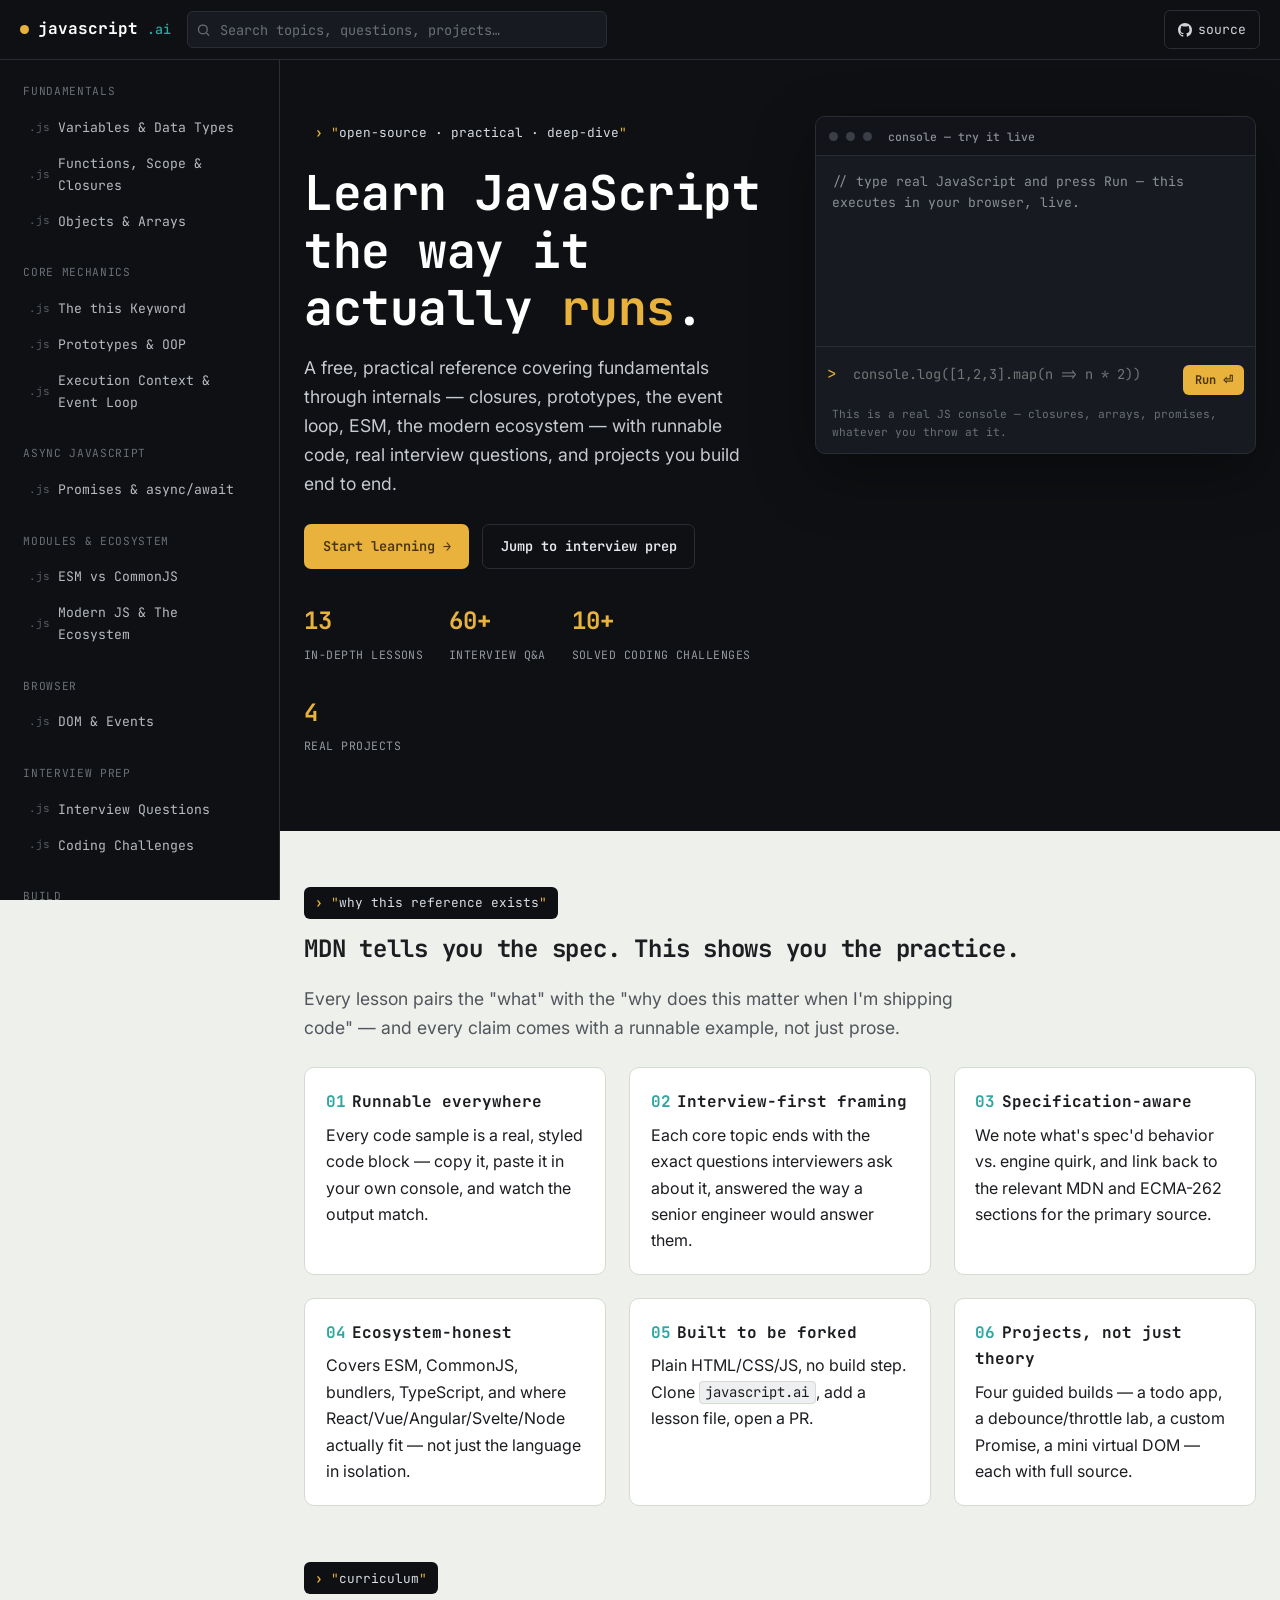
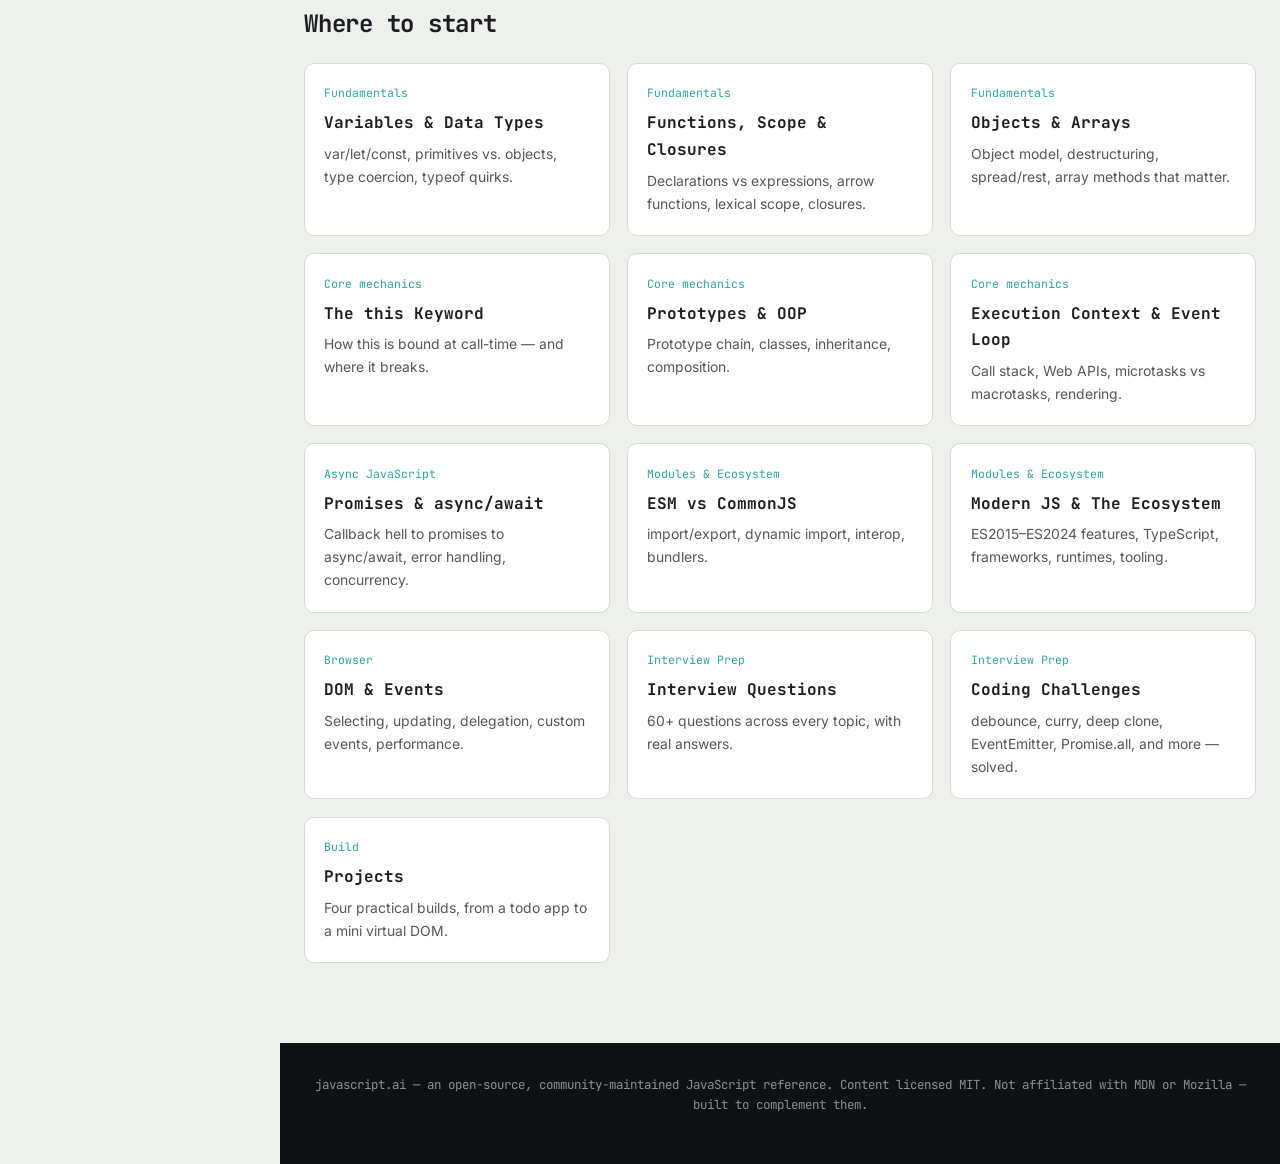
==== index.html @ a68882b9 "First major upload" ====
<!DOCTYPE html>
<html lang="en">
<head>
<meta charset="UTF-8">
<meta name="viewport" content="width=device-width, initial-scale=1.0">
<title>javascript.ai — A practical, deep-dive JavaScript reference</title>
<meta name="description" content="An open-source, practical JavaScript reference: fundamentals to internals, ESM, the ecosystem, interview questions, and real projects.">
<link rel="stylesheet" href="css/style.css">
<style>
  .hero{ background: var(--ink); color:#fff; padding: 3.5rem 1.5rem 4.5rem; }
  .hero__inner{ max-width: 1100px; margin: 0 auto; display:grid; grid-template-columns: 1.05fr 1fr; gap: 3rem; align-items: start; }
  .hero h1{ color:#fff; font-size: clamp(2rem,4vw,3rem); margin: 0 0 1rem; }
  .hero h1 .amber{ color: var(--amber); }
  .hero p.lede{ color:#c7cad0; margin-bottom: 1.6rem; }
  .hero__cta{ display:flex; gap: .8rem; flex-wrap:wrap; margin-bottom: 2rem; }
  .stat-row{ display:flex; gap: 1.6rem; flex-wrap:wrap; }
  .stat{ font-family:'JetBrains Mono',monospace; }
  .stat b{ display:block; font-size: 1.5rem; color: var(--amber); }
  .stat span{ font-size:.72rem; color:#9599a0; text-transform:uppercase; letter-spacing:.04em; }

  .terminal{ background: var(--ink-soft); border:1px solid var(--line-dark); border-radius: 10px; overflow:hidden; box-shadow: 0 20px 60px rgba(0,0,0,.35); }
  .terminal__bar{ display:flex; align-items:center; gap:.5rem; padding:.6rem .8rem; background:#12141a; border-bottom:1px solid var(--line-dark); }
  .terminal__bar span{ width:9px; height:9px; border-radius:50%; background:#3a3e46; }
  .terminal__bar b{ margin-left:.5rem; font-family:'JetBrains Mono',monospace; font-size:.72rem; color:#8b8f97; font-weight:500; }
  #replLog{ min-height: 190px; max-height: 260px; overflow-y:auto; padding: .9rem 1rem; font-family:'JetBrains Mono',monospace; font-size:.82rem; color:#d9dce2; }
  .terminal__input-row{ display:flex; gap:.5rem; border-top:1px solid var(--line-dark); padding:.6rem .7rem; align-items:flex-end; }
  .terminal__input-row span{ color: var(--amber); font-family:'JetBrains Mono',monospace; padding-bottom:.5rem; }
  #replInput{ flex:1; resize:none; background:none; border:0; color:#e7e9ee; font-family:'JetBrains Mono',monospace; font-size:.85rem; padding:.5rem; height: 2.4rem; }
  #replInput:focus{ outline:none; }
  #replRun{ background: var(--amber); color: var(--amber-ink); border:0; border-radius:6px; font-family:'JetBrains Mono',monospace; font-size:.75rem; font-weight:700; padding:.45rem .7rem; cursor:pointer; }
  .terminal__hint{ font-size:.7rem; color:#6b7078; padding: 0 1rem .7rem; font-family:'JetBrains Mono',monospace; }

  .section{ max-width: 1100px; margin: 0 auto; padding: 3.5rem 1.5rem; }
  .section h2{ border:0; padding:0; margin-top:0; }
  .why-grid{ display:grid; grid-template-columns: repeat(auto-fit,minmax(230px,1fr)); gap: 1.4rem; margin-top: 1.6rem; }
  .why{ background: var(--paper-raised); border:1px solid var(--line); border-radius:10px; padding: 1.3rem; }
  .why b{ font-family:'JetBrains Mono',monospace; display:block; margin-bottom:.4rem; }
  .why b .n{ color: var(--teal); margin-right:.4rem; }
</style>
</head>
<body>
<div class="shell">
  <div class="topbar" id="topbar-mount"></div>
  <div class="body-row">
    <nav class="sidebar" id="sidebar-mount" aria-label="Curriculum"></nav>

    <main class="content" style="padding:0;">
      <section class="hero">
        <div class="hero__inner">
          <div>
            <span class="eyebrow"><span class="str">open-source · practical · deep-dive</span></span>
            <h1>Learn JavaScript the way it actually <span class="amber">runs</span>.</h1>
            <p class="lede">A free, practical reference covering fundamentals through internals — closures, prototypes, the event loop, ESM, the modern ecosystem — with runnable code, real interview questions, and projects you build end to end.</p>
            <div class="hero__cta">
              <a class="btn primary" href="pages/fundamentals/variables-types.html">Start learning →</a>
              <a class="btn ghost" href="interview-questions.html">Jump to interview prep</a>
            </div>
            <div class="stat-row">
              <div class="stat"><b>13</b><span>in-depth lessons</span></div>
              <div class="stat"><b>60+</b><span>interview Q&amp;A</span></div>
              <div class="stat"><b>10+</b><span>solved coding challenges</span></div>
              <div class="stat"><b>4</b><span>real projects</span></div>
            </div>
          </div>

          <div>
            <div class="terminal">
              <div class="terminal__bar"><span></span><span></span><span></span><b>console — try it live</b></div>
              <div id="replLog">
                <div class="output__line" style="color:#8b8f97">// type real JavaScript and press Run — this executes in your browser, live.</div>
              </div>
              <div class="terminal__input-row">
                <span>&gt;</span>
                <textarea id="replInput" placeholder="console.log([1,2,3].map(n => n * 2))"></textarea>
                <button id="replRun" type="button">Run ⏎</button>
              </div>
              <div class="terminal__hint">This is a real JS console — closures, arrays, promises, whatever you throw at it.</div>
            </div>
          </div>
        </div>
      </section>

      <section class="section">
        <span class="eyebrow"><span class="str">why this reference exists</span></span>
        <h2>MDN tells you the spec. This shows you the practice.</h2>
        <p class="lede">Every lesson pairs the "what" with the "why does this matter when I'm shipping code" — and every claim comes with a runnable example, not just prose.</p>
        <div class="why-grid">
          <div class="why"><b><span class="n">01</span>Runnable everywhere</b>Every code sample is a real, styled code block — copy it, paste it in your own console, and watch the output match.</div>
          <div class="why"><b><span class="n">02</span>Interview-first framing</b>Each core topic ends with the exact questions interviewers ask about it, answered the way a senior engineer would answer them.</div>
          <div class="why"><b><span class="n">03</span>Specification-aware</b>We note what's spec'd behavior vs. engine quirk, and link back to the relevant MDN and ECMA-262 sections for the primary source.</div>
          <div class="why"><b><span class="n">04</span>Ecosystem-honest</b>Covers ESM, CommonJS, bundlers, TypeScript, and where React/Vue/Angular/Svelte/Node actually fit — not just the language in isolation.</div>
          <div class="why"><b><span class="n">05</span>Built to be forked</b>Plain HTML/CSS/JS, no build step. Clone <code>javascript.ai</code>, add a lesson file, open a PR.</div>
          <div class="why"><b><span class="n">06</span>Projects, not just theory</b>Four guided builds — a todo app, a debounce/throttle lab, a custom Promise, a mini virtual DOM — each with full source.</div>
        </div>
      </section>

      <section class="section" style="padding-top:0;">
        <span class="eyebrow"><span class="str">curriculum</span></span>
        <h2>Where to start</h2>
        <div class="grid" id="homeGrid"></div>
      </section>

      <footer class="site">
        <p>javascript.ai — an open-source, community-maintained JavaScript reference. Content licensed MIT. Not affiliated with MDN or Mozilla — built to complement them.</p>
      </footer>
    </main>
  </div>
</div>

<script>window.SITE_ROOT = './';</script>
<script src="js/site-data.js"></script>
<script src="js/include.js"></script>
<script src="js/main.js"></script>
<script src="js/repl.js"></script>
<script>
  const grid = document.getElementById('homeGrid');
  if (grid) {
    grid.innerHTML = window.SITE_SEARCH_INDEX.map(item => `
      <a class="card" href="${item.href}">
        <div class="card__file">${item.group}</div>
        <div class="card__title">${item.title}</div>
        <p class="card__desc">${item.desc}</p>
      </a>`).join('');
  }
</script>
</body>
</html>
---- css/style.css ----
/* ==========================================================================
   javascript.ai — design system
   A practical, deep-dive JavaScript reference.
   Signature device: every section is framed like a console statement.
   ========================================================================== */

@import url('https://fonts.googleapis.com/css2?family=JetBrains+Mono:ital,wght@0,400;0,500;0,600;0,700;1,400&family=Inter:wght@400;500;600;700;800&display=swap');

:root{
  /* -- color tokens -- */
  --ink:        #0e1013;
  --ink-soft:   #171a20;
  --ink-raised: #1f232b;
  --line-dark:  #2a2d33;

  --paper:        #eef0ec;
  --paper-raised: #ffffff;
  --ink-text:     #1b1d21;
  --ink-text-dim: #52565c;
  --line:         #d7dad1;

  --amber:      #e8b23d;
  --amber-ink:  #4a3407;
  --teal:       #2fa6a0;
  --coral:      #e1573f;

  --radius: 8px;
  --shell-w: 280px;
  --content-max: 760px;

  --shadow-1: 0 1px 2px rgba(14,16,19,.06), 0 8px 24px rgba(14,16,19,.06);
}

*, *::before, *::after{ box-sizing: border-box; }
html{ scroll-behavior: smooth; }
@media (prefers-reduced-motion: reduce){
  html{ scroll-behavior: auto; }
  *, *::before, *::after{ animation-duration: .001ms !important; animation-iteration-count: 1 !important; transition-duration: .001ms !important; }
}

body{
  margin: 0;
  background: var(--paper);
  color: var(--ink-text);
  font-family: 'Inter', ui-sans-serif, system-ui, -apple-system, sans-serif;
  font-size: 16px;
  line-height: 1.65;
  -webkit-font-smoothing: antialiased;
}

h1, h2, h3, h4{
  font-family: 'JetBrains Mono', ui-monospace, 'SFMono-Regular', monospace;
  font-weight: 700;
  letter-spacing: -0.01em;
  line-height: 1.2;
  color: var(--ink-text);
}
h1{ font-size: clamp(1.9rem, 3.2vw, 2.6rem); }
h2{ font-size: 1.5rem; margin-top: 2.8rem; padding-top: 1.6rem; border-top: 1px solid var(--line); }
h3{ font-size: 1.15rem; margin-top: 2rem; }
p{ margin: 0 0 1rem; }
a{ color: var(--teal); text-decoration: none; }
a:hover{ text-decoration: underline; }
:focus-visible{ outline: 2px solid var(--amber); outline-offset: 2px; }

ul, ol{ padding-left: 1.3rem; }
li{ margin-bottom: .4rem; }
strong{ color: var(--ink-text); font-weight: 700; }
code:not(pre code){
  font-family: 'JetBrains Mono', monospace;
  background: rgba(46,52,64,.08);
  border: 1px solid var(--line);
  padding: .1em .4em;
  border-radius: 4px;
  font-size: .87em;
}

/* -- eyebrow: the console.log() signature label -- */
.eyebrow{
  display: inline-flex;
  align-items: center;
  gap: .5rem;
  font-family: 'JetBrains Mono', monospace;
  font-size: .8rem;
  color: var(--teal);
  background: var(--ink);
  border-radius: 6px;
  padding: .35rem .7rem;
  margin-bottom: 1rem;
}
.eyebrow::before{ content: '›'; color: var(--amber); font-weight: 700; }
.eyebrow .str{ color: #d9dce2; }
.eyebrow .str::before{ content: '"'; color: var(--amber); }
.eyebrow .str::after{ content: '"'; color: var(--amber); }

/* ==========================================================================
   Shell layout (topbar + sidebar + main) used by lesson/content pages
   ========================================================================== */
.shell{ min-height: 100vh; display: flex; flex-direction: column; }

.topbar{
  position: sticky; top: 0; z-index: 40;
  display: flex; align-items: center; gap: 1rem;
  height: 60px; padding: 0 1.25rem;
  background: var(--ink);
  border-bottom: 1px solid var(--line-dark);
}
.topbar__brand{
  display: flex; align-items: center; gap: .55rem;
  font-family: 'JetBrains Mono', monospace;
  color: #fff; font-weight: 700; font-size: 1rem;
  flex-shrink: 0;
}
.topbar__brand .dot{ width: 9px; height: 9px; border-radius: 50%; background: var(--amber); display:inline-block; }
.topbar__brand small{ color: var(--teal); font-weight: 500; }

.topbar__search{ flex: 1; max-width: 420px; position: relative; }
.topbar__search input{
  width: 100%;
  background: var(--ink-soft);
  border: 1px solid var(--line-dark);
  color: #e7e9ee;
  font-family: 'JetBrains Mono', monospace;
  font-size: .85rem;
  padding: .55rem .7rem .55rem 2rem;
  border-radius: 6px;
}
.topbar__search input::placeholder{ color: #6b7078; }
.topbar__search svg{ position: absolute; left: .6rem; top: 50%; transform: translateY(-50%); width: 15px; height: 15px; stroke: #6b7078; }
.search-results{
  position: absolute; top: calc(100% + 6px); left: 0; right: 0;
  background: var(--ink-soft); border: 1px solid var(--line-dark);
  border-radius: 8px; overflow: hidden; max-height: 60vh; overflow-y: auto;
  box-shadow: var(--shadow-1); display: none;
}
.search-results.is-open{ display: block; }
.search-results a{
  display: block; padding: .6rem .8rem; color: #e7e9ee; text-decoration: none;
  border-bottom: 1px solid var(--line-dark); font-size: .85rem;
}
.search-results a:hover, .search-results a.active{ background: var(--ink-raised); }
.search-results .cat{ color: var(--amber); font-family: 'JetBrains Mono',monospace; font-size: .7rem; margin-right: .5rem; }
.search-results .empty{ padding: .8rem; color: #8b8f97; font-size: .85rem; }

.topbar__gh{
  margin-left: auto; flex-shrink: 0;
  color: #cfd2d8; font-family: 'JetBrains Mono', monospace; font-size: .82rem;
  border: 1px solid var(--line-dark); border-radius: 6px; padding: .45rem .8rem;
  display: flex; align-items: center; gap: .4rem;
}
.topbar__gh:hover{ border-color: var(--amber); color: var(--amber); text-decoration:none; }

.menu-toggle{
  display: none;
  background: none; border: 1px solid var(--line-dark); color: #e7e9ee;
  border-radius: 6px; width: 36px; height: 36px; align-items:center; justify-content:center;
  cursor: pointer;
}

.body-row{ display: flex; flex: 1; }

.sidebar{
  width: var(--shell-w); flex-shrink: 0;
  background: var(--ink);
  border-right: 1px solid var(--line-dark);
  padding: 1.4rem 0 3rem;
  position: sticky; top: 60px; align-self: flex-start;
  height: calc(100vh - 60px); overflow-y: auto;
}
.sidebar__group{ margin-bottom: 1.5rem; padding: 0 1.1rem; }
.sidebar__label{
  font-family: 'JetBrains Mono', monospace;
  font-size: .7rem; letter-spacing: .06em; text-transform: uppercase;
  color: #6b7078; margin: 0 0 .55rem .35rem;
}
.sidebar__link{
  display: flex; align-items: center; gap: .5rem;
  font-family: 'JetBrains Mono', monospace;
  font-size: .82rem; color: #b7bac0;
  padding: .45rem .6rem; border-radius: 6px;
  border-left: 2px solid transparent;
  text-decoration: none;
}
.sidebar__link::before{ content: '.js'; color: #565a62; font-size: .68rem; }
.sidebar__link:hover{ background: var(--ink-soft); color: #fff; text-decoration:none; }
.sidebar__link.active{
  background: var(--ink-raised); color: var(--amber);
  border-left-color: var(--amber);
}
.sidebar__link.active::before{ color: var(--amber); }

main.content{
  flex: 1; min-width: 0;
  padding: 3rem 2rem 6rem;
}
.content__inner{ max-width: var(--content-max); margin: 0 auto; }

.lede{ font-size: 1.1rem; color: var(--ink-text-dim); max-width: 62ch; }

.breadcrumb{
  font-family: 'JetBrains Mono', monospace; font-size: .78rem;
  color: var(--ink-text-dim); margin-bottom: .8rem;
}
.breadcrumb a{ color: var(--ink-text-dim); }
.breadcrumb .sep{ margin: 0 .4rem; color: var(--line); }

/* -- callouts -- */
.callout{
  border: 1px solid var(--line); border-left: 4px solid var(--teal);
  background: var(--paper-raised); border-radius: 6px;
  padding: .9rem 1.1rem; margin: 1.4rem 0;
}
.callout.warn{ border-left-color: var(--coral); }
.callout.tip{ border-left-color: var(--amber); }
.callout__label{
  font-family: 'JetBrains Mono', monospace; font-size: .72rem; text-transform: uppercase;
  letter-spacing: .06em; color: var(--teal); display:block; margin-bottom: .35rem;
}
.callout.warn .callout__label{ color: var(--coral); }
.callout.tip .callout__label{ color: var(--amber-ink); }
.callout p:last-child{ margin-bottom: 0; }

/* -- code blocks -- */
.code{
  position: relative;
  background: var(--ink); border-radius: 8px; overflow: hidden;
  margin: 1.2rem 0; border: 1px solid var(--line-dark);
}
.code__bar{
  display: flex; align-items: center; justify-content: space-between;
  padding: .5rem .8rem; background: var(--ink-soft);
  border-bottom: 1px solid var(--line-dark);
}
.code__dots{ display: flex; gap: 5px; }
.code__dots span{ width: 9px; height: 9px; border-radius: 50%; background: #3a3e46; }
.code__label{ font-family:'JetBrains Mono',monospace; font-size: .72rem; color: #8b8f97; }
.code__copy{
  background: none; border: 1px solid var(--line-dark); color: #cfd2d8;
  font-family: 'JetBrains Mono', monospace; font-size: .7rem;
  border-radius: 5px; padding: .25rem .55rem; cursor: pointer;
}
.code__copy:hover{ border-color: var(--amber); color: var(--amber); }
.code pre{ margin: 0; padding: 1rem 1.1rem; overflow-x: auto; }
.code code{ font-family: 'JetBrains Mono', monospace; font-size: .86rem; line-height: 1.6; color: #e7e9ee; background: none; border:0; padding:0; }

/* minimal manual token colors (no highlighter dependency) */
.tk-kw{ color: #ef8b8b; }      /* keywords */
.tk-str{ color: #9fd88d; }     /* strings */
.tk-num{ color: #e8b23d; }     /* numbers */
.tk-com{ color: #6b7078; font-style: italic; } /* comments */
.tk-fn{ color: #7fc6e8; }      /* function names */
.tk-op{ color: #cfd2d8; }

.output{
  background: var(--ink-soft); border-top: 1px dashed var(--line-dark);
  padding: .8rem 1.1rem; font-family: 'JetBrains Mono', monospace; font-size: .82rem;
}
.output__label{ color: #6b7078; font-size: .7rem; text-transform: uppercase; letter-spacing: .05em; display:block; margin-bottom:.4rem; }
.output__line{ color: var(--teal); }
.output__line.err{ color: var(--coral); }

/* -- tables -- */
table{ width: 100%; border-collapse: collapse; margin: 1.2rem 0; font-size: .92rem; }
th, td{ text-align: left; padding: .6rem .7rem; border-bottom: 1px solid var(--line); }
th{ font-family: 'JetBrains Mono', monospace; font-size: .75rem; text-transform: uppercase; letter-spacing: .04em; color: var(--ink-text-dim); }

/* -- interview Q&A -- */
.qa{ border: 1px solid var(--line); background: var(--paper-raised); border-radius: 8px; margin: 1rem 0; overflow: hidden; }
.qa__q{
  width: 100%; text-align: left; background: none; border: 0; cursor: pointer;
  padding: 1rem 1.1rem; display: flex; gap: .8rem; align-items: flex-start;
  font-family: 'JetBrains Mono', monospace; font-size: .95rem; font-weight: 600; color: var(--ink-text);
}
.qa__q .idx{ color: var(--amber-ink); background: rgba(232,178,61,.25); border-radius: 4px; padding: 0 .4rem; font-size: .78rem; flex-shrink:0; margin-top:.15rem; }
.qa__q .chev{ margin-left: auto; color: var(--ink-text-dim); transition: transform .15s ease; flex-shrink:0; }
.qa.is-open .qa__q .chev{ transform: rotate(90deg); }
.qa__a{ display: none; padding: 0 1.1rem 1.1rem 2.9rem; color: var(--ink-text-dim); }
.qa.is-open .qa__a{ display: block; }
.qa__a p:first-child{ margin-top:0; }
.tag{
  display:inline-block; font-family:'JetBrains Mono',monospace; font-size:.68rem;
  padding: .15rem .5rem; border-radius: 999px; margin: 0 .3rem .3rem 0;
  border: 1px solid var(--line); color: var(--ink-text-dim);
}

/* -- category / card grids -- */
.grid{ display: grid; gap: 1.1rem; grid-template-columns: repeat(auto-fill, minmax(230px, 1fr)); margin: 1.5rem 0; }
.card{
  background: var(--paper-raised); border: 1px solid var(--line); border-radius: 10px;
  padding: 1.2rem; text-decoration: none; color: var(--ink-text); display:block;
  transition: transform .12s ease, box-shadow .12s ease, border-color .12s ease;
}
.card:hover{ text-decoration:none; transform: translateY(-2px); box-shadow: var(--shadow-1); border-color: var(--amber); }
.card__file{ font-family:'JetBrains Mono',monospace; font-size: .72rem; color: var(--teal); margin-bottom:.5rem; }
.card__title{ font-family:'JetBrains Mono',monospace; font-weight:700; font-size:1rem; margin-bottom:.4rem; }
.card__desc{ font-size: .87rem; color: var(--ink-text-dim); margin: 0; }

/* -- buttons -- */
.btn{
  display:inline-flex; align-items:center; gap:.5rem;
  font-family:'JetBrains Mono',monospace; font-size:.85rem; font-weight:600;
  padding: .65rem 1.1rem; border-radius: 7px; text-decoration:none; cursor:pointer; border:1px solid transparent;
}
.btn.primary{ background: var(--amber); color: var(--amber-ink); }
.btn.primary:hover{ background:#f2c15e; text-decoration:none; }
.btn.ghost{ border-color: var(--line-dark); color:#e7e9ee; }
.btn.ghost:hover{ border-color: var(--amber); color: var(--amber); text-decoration:none; }

.prevnext{ display:flex; justify-content:space-between; gap:1rem; margin-top: 3rem; padding-top: 1.5rem; border-top: 1px solid var(--line); }
.prevnext a{ font-family:'JetBrains Mono',monospace; font-size:.85rem; padding: .8rem 1rem; border:1px solid var(--line); border-radius:8px; flex: 1; max-width: 48%; }
.prevnext a:hover{ border-color: var(--amber); text-decoration:none; }
.prevnext .lbl{ display:block; font-size:.68rem; color: var(--ink-text-dim); text-transform:uppercase; margin-bottom:.2rem; }
.prevnext .next{ text-align: right; margin-left:auto; }

footer.site{
  background: var(--ink); color: #8b8f97; text-align:center;
  padding: 2rem 1rem; font-family:'JetBrains Mono',monospace; font-size:.78rem;
}
footer.site a{ color: var(--teal); }

@media (max-width: 900px){
  .sidebar{ position: fixed; left: 0; top: 60px; z-index: 39; transform: translateX(-100%); transition: transform .18s ease; width: 82vw; max-width: 300px; box-shadow: var(--shadow-1); }
  .sidebar.is-open{ transform: translateX(0); }
  .menu-toggle{ display: inline-flex; }
  .topbar__search{ display:none; }
  main.content{ padding: 2rem 1.1rem 4rem; }
}
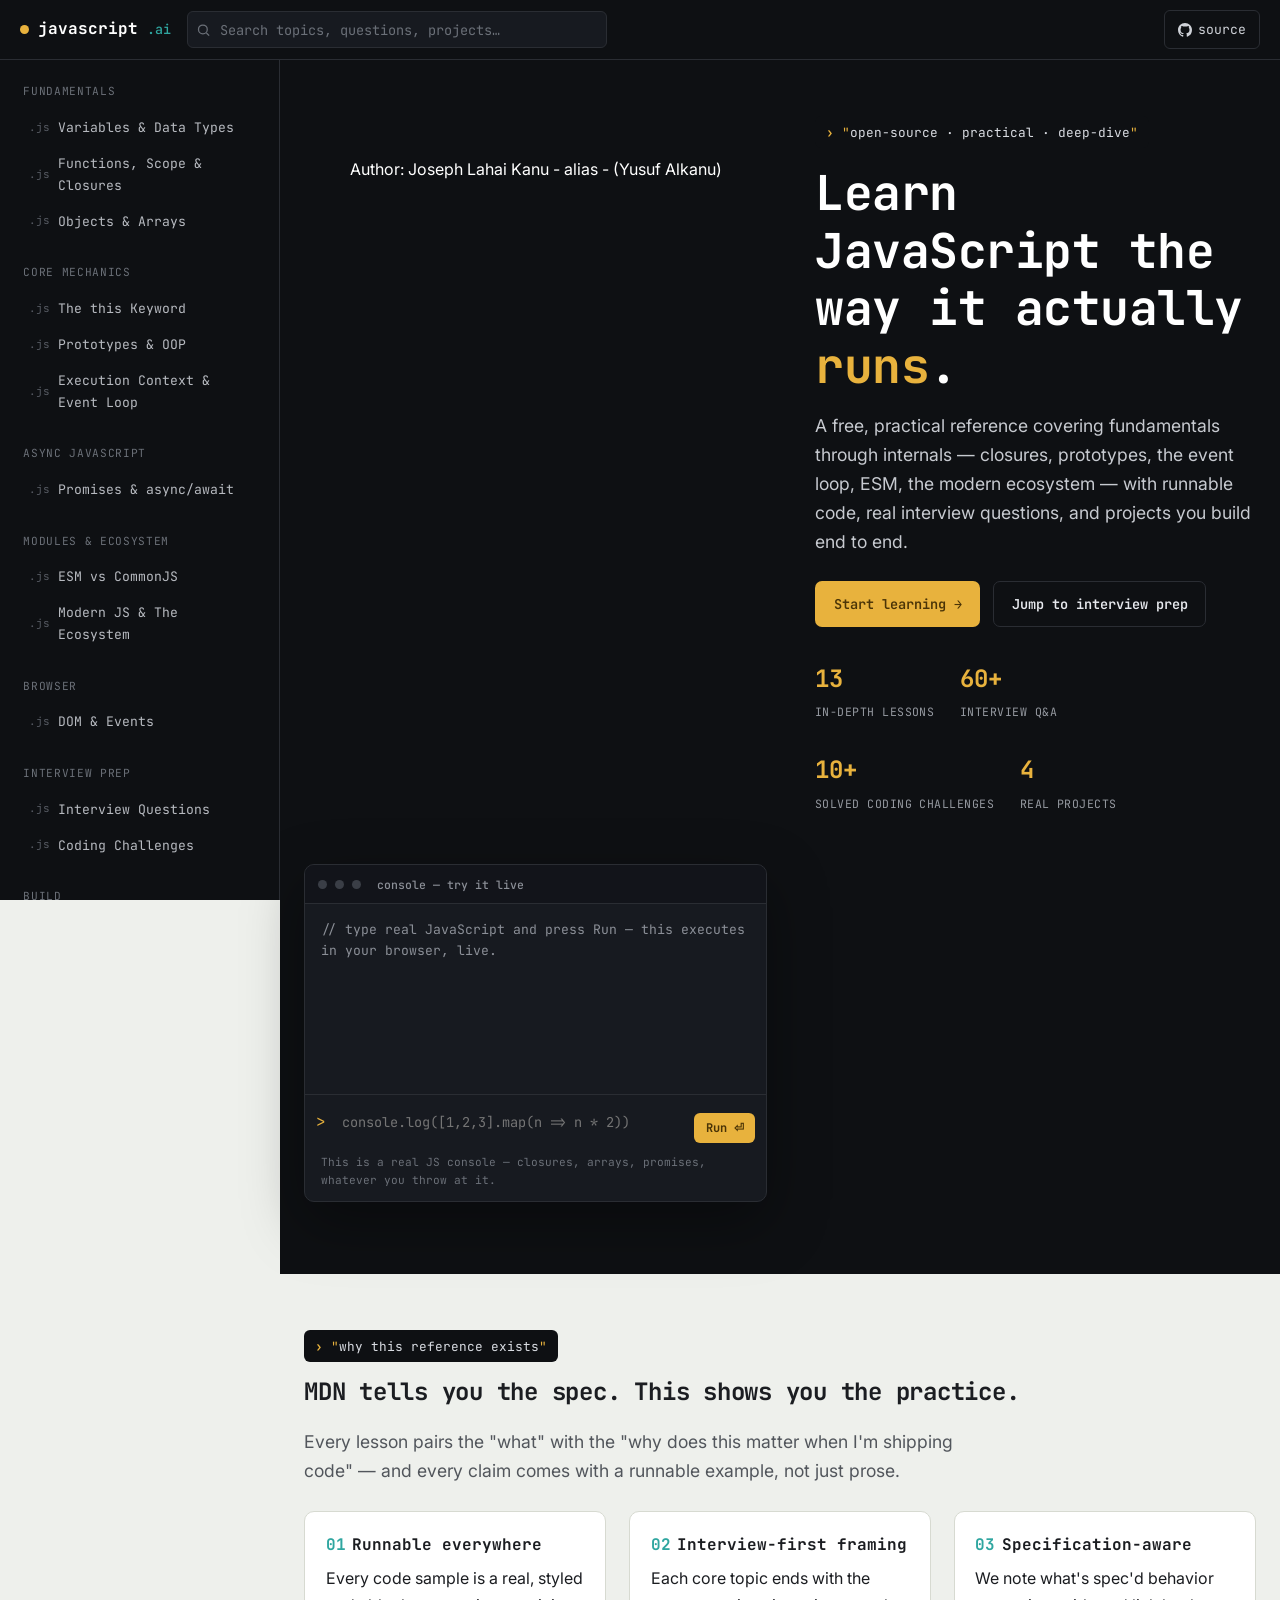
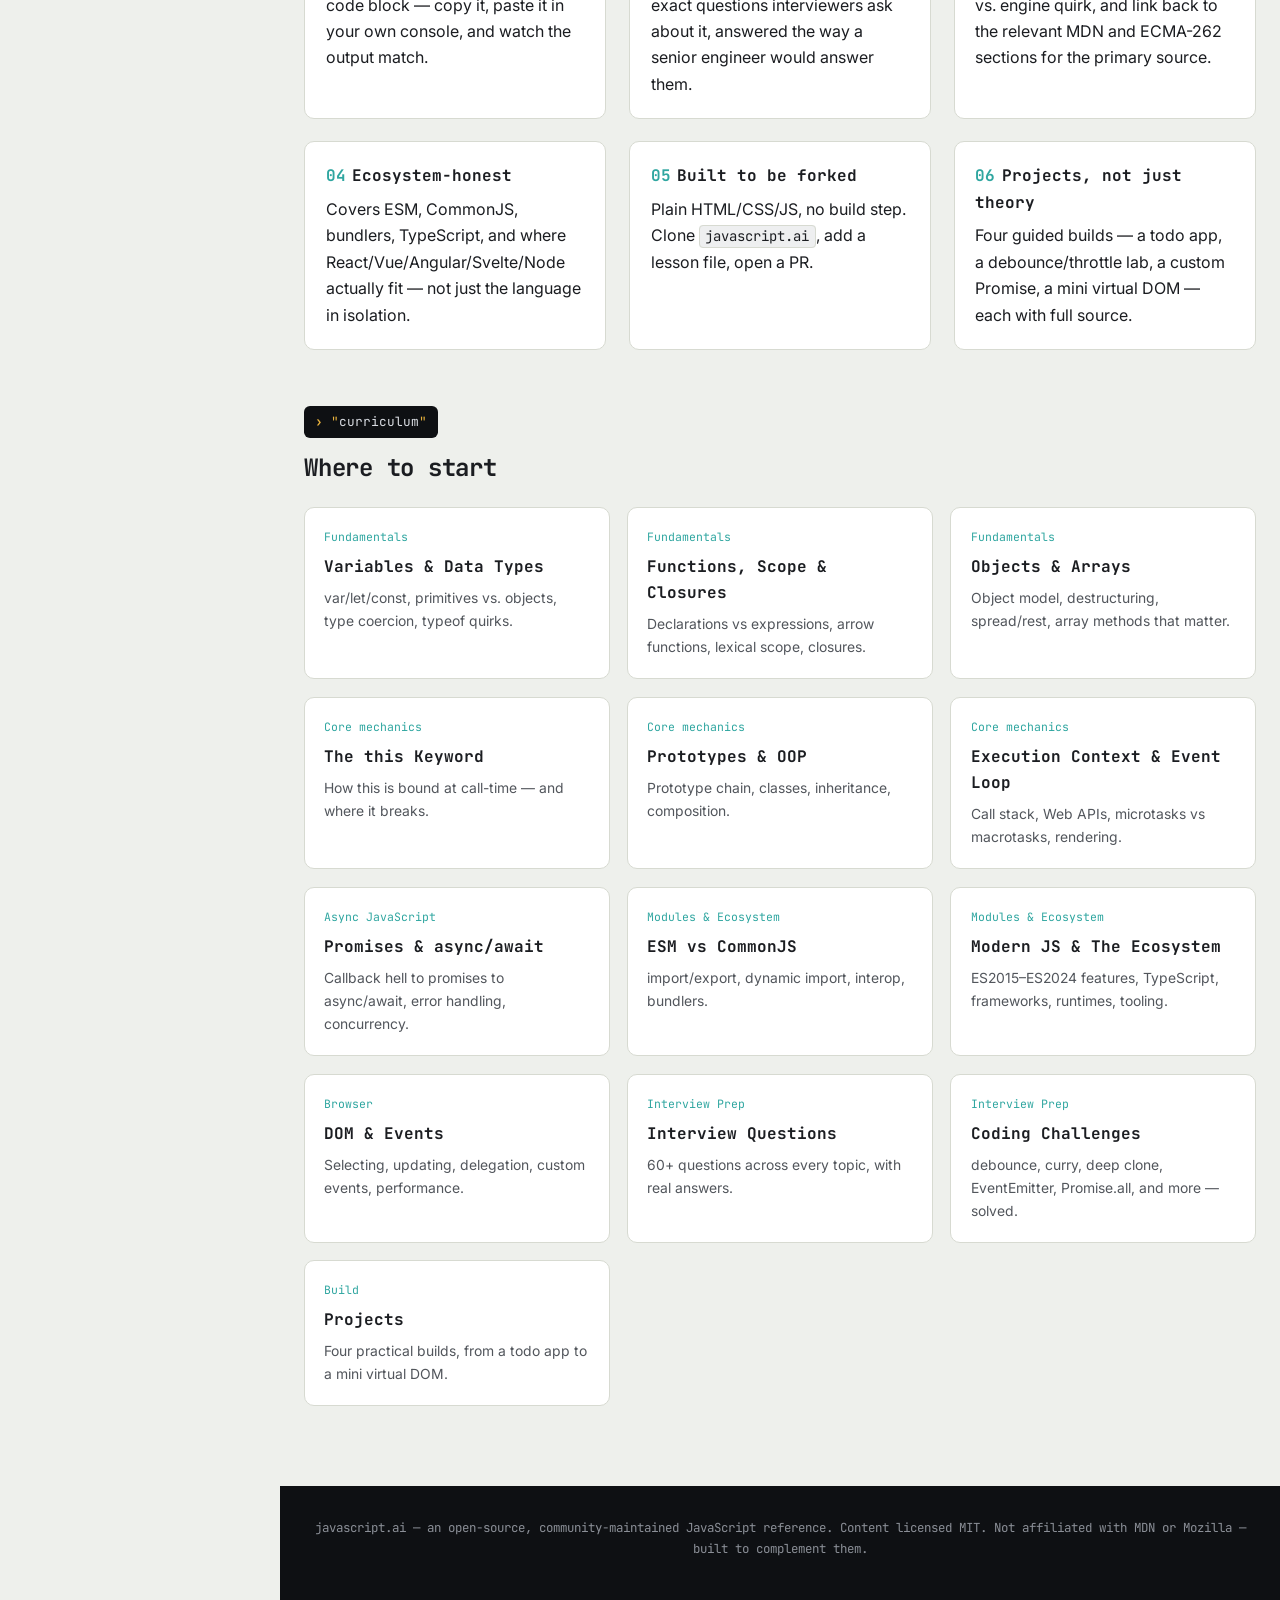
==== commit 0b2f1c39: "Fix background-color typo and add author section Corrected background-color spelling and added autho" ====
--- a/index.html
+++ b/index.html
@@ -47,6 +47,7 @@
     <main class="content" style="padding:0;">
       <section class="hero">
         <div class="hero__inner">
+          <div style="padding: 20px; margin: 20px 10px; text-align: center; bacground-color: dodgerblue; border: none; ">Author: <a style="text-decoration: none; color: white; bacground-color: dodgerblue;" href="https://joe.codezerra.com">Joseph Lahai Kanu - alias - (Yusuf Alkanu)</a></div>
           <div>
             <span class="eyebrow"><span class="str">open-source · practical · deep-dive</span></span>
             <h1>Learn JavaScript the way it actually <span class="amber">runs</span>.</h1>
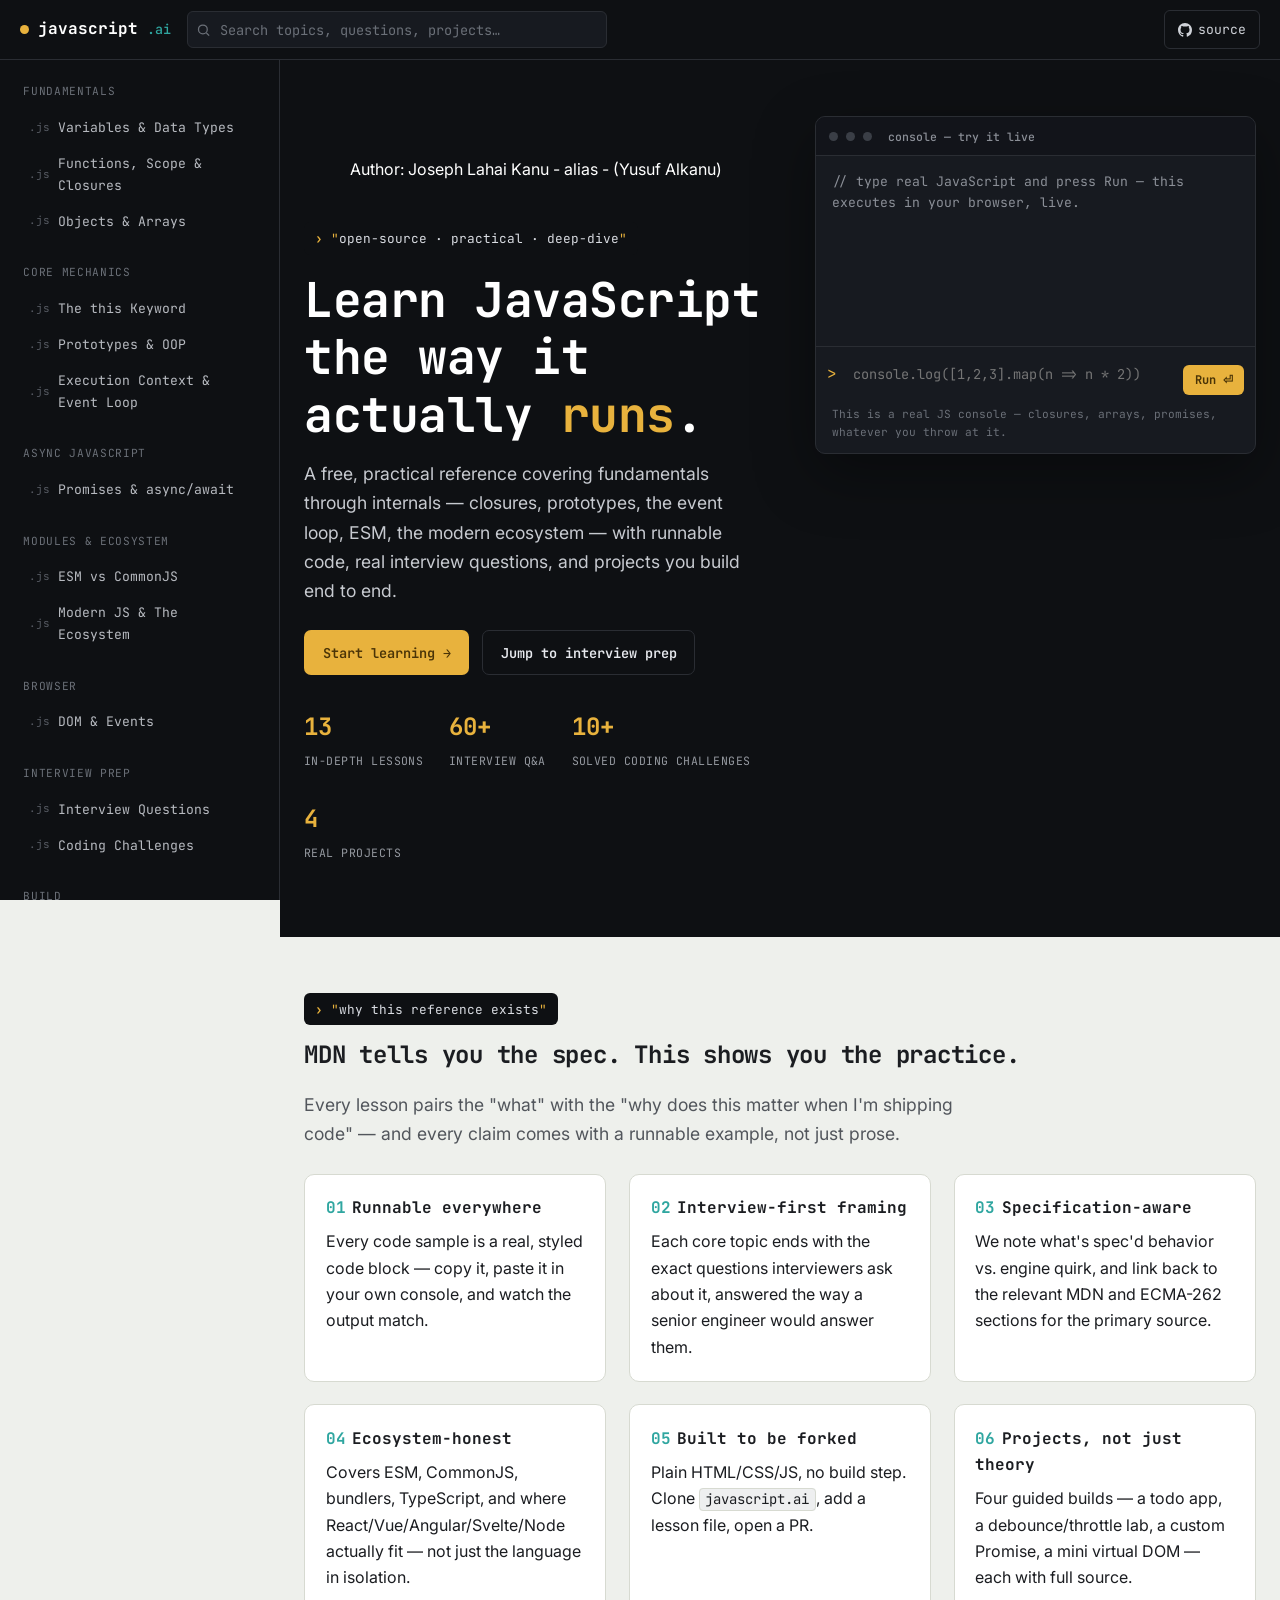
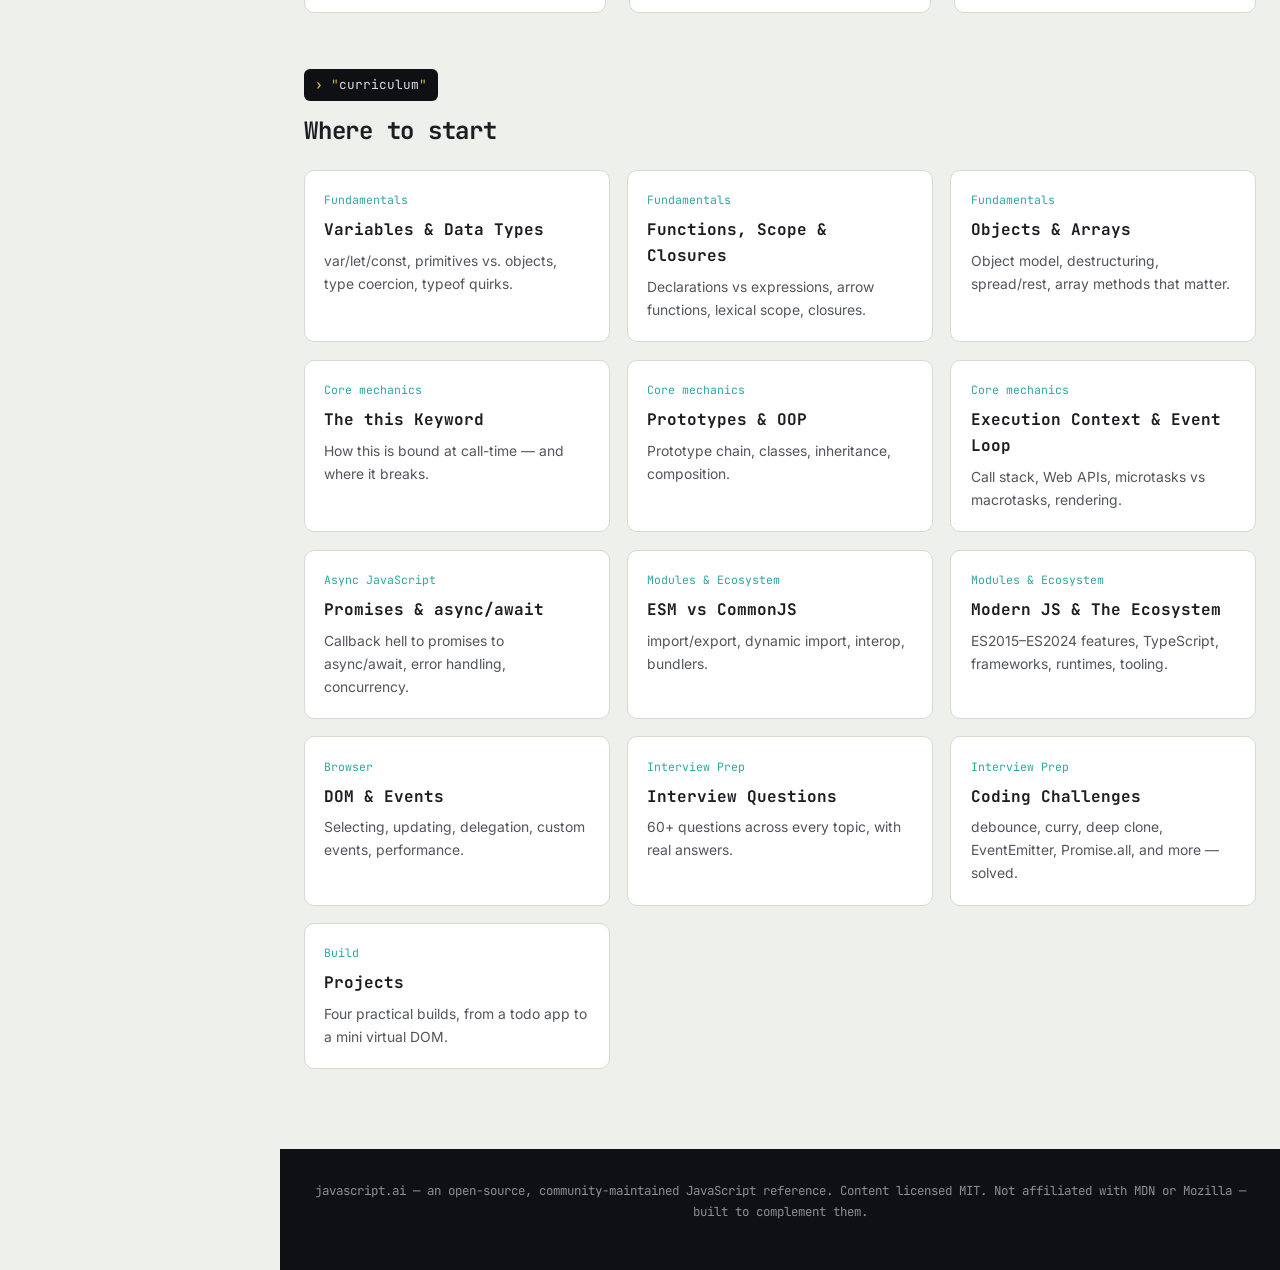
==== commit ac144243: "Fix typo in background-color style attribute" ====
--- a/index.html
+++ b/index.html
@@ -47,8 +47,8 @@
     <main class="content" style="padding:0;">
       <section class="hero">
         <div class="hero__inner">
-          <div style="padding: 20px; margin: 20px 10px; text-align: center; bacground-color: dodgerblue; border: none; ">Author: <a style="text-decoration: none; color: white; bacground-color: dodgerblue;" href="https://joe.codezerra.com">Joseph Lahai Kanu - alias - (Yusuf Alkanu)</a></div>
           <div>
+            <div style="padding: 20px; margin: 20px 10px; text-align: center; bacground-color: dodgerblue; border: none; ">Author: <a style="text-decoration: none; color: white; bacground-color: dodgerblue;" href="https://joe.codezerra.com">Joseph Lahai Kanu - alias - (Yusuf Alkanu)</a></div>
             <span class="eyebrow"><span class="str">open-source · practical · deep-dive</span></span>
             <h1>Learn JavaScript the way it actually <span class="amber">runs</span>.</h1>
             <p class="lede">A free, practical reference covering fundamentals through internals — closures, prototypes, the event loop, ESM, the modern ecosystem — with runnable code, real interview questions, and projects you build end to end.</p>
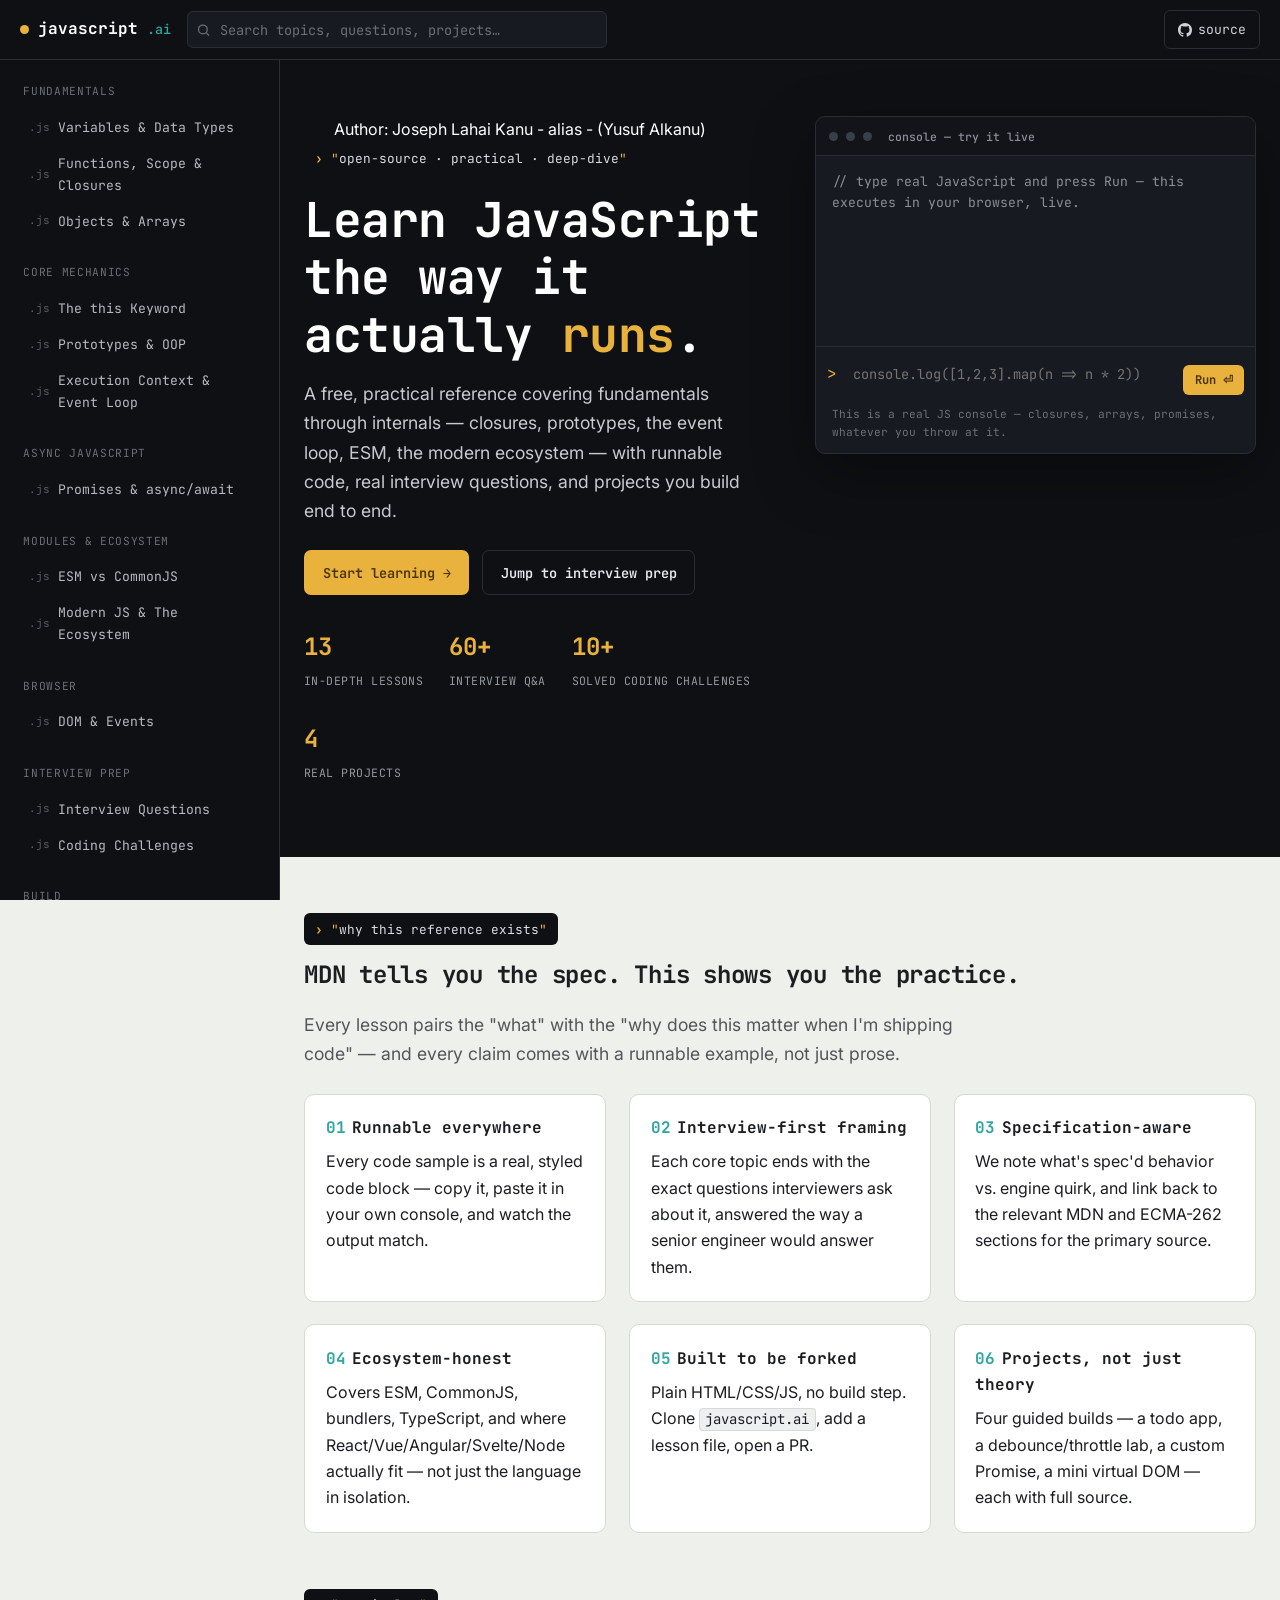
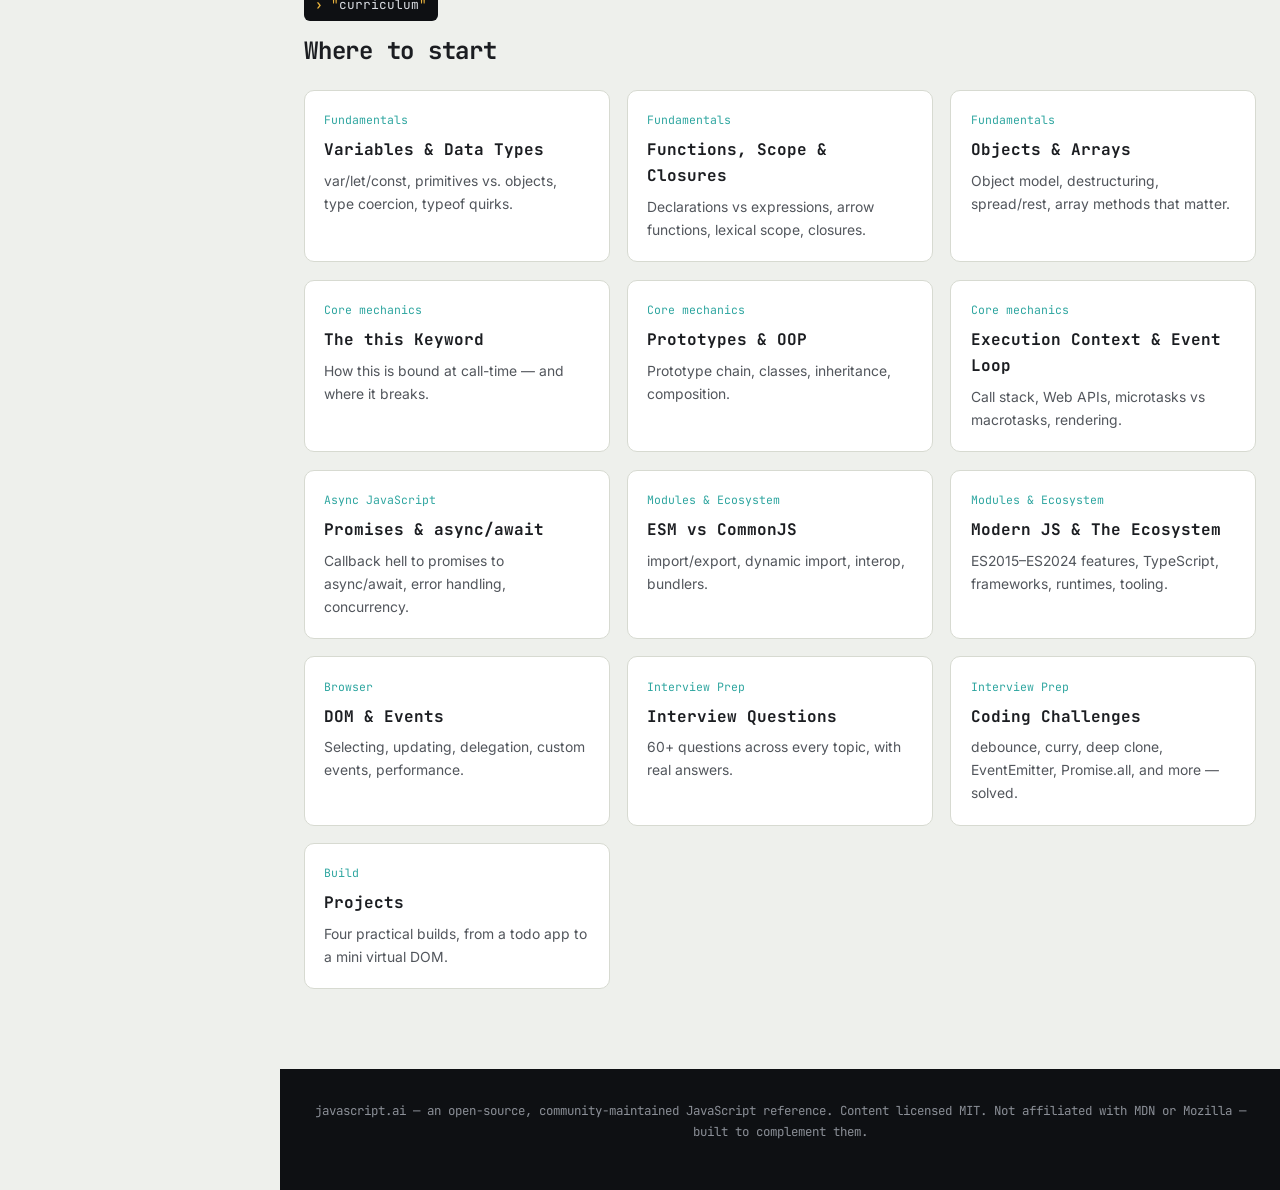
==== commit 2200968e: "Change author div to span for better semantics" ====
--- a/index.html
+++ b/index.html
@@ -48,7 +48,7 @@
       <section class="hero">
         <div class="hero__inner">
           <div>
-            <div style="padding: 20px; margin: 20px 10px; text-align: center; bacground-color: dodgerblue; border: none; ">Author: <a style="text-decoration: none; color: white; bacground-color: dodgerblue;" href="https://joe.codezerra.com">Joseph Lahai Kanu - alias - (Yusuf Alkanu)</a></div>
+            <span style="padding: 20px; margin: 20px 10px; text-align: center; bacground-color: dodgerblue; border: none; ">Author: <a style="text-decoration: none; color: white; bacground-color: dodgerblue;" href="https://joe.codezerra.com">Joseph Lahai Kanu - alias - (Yusuf Alkanu)</a></span>
             <span class="eyebrow"><span class="str">open-source · practical · deep-dive</span></span>
             <h1>Learn JavaScript the way it actually <span class="amber">runs</span>.</h1>
             <p class="lede">A free, practical reference covering fundamentals through internals — closures, prototypes, the event loop, ESM, the modern ecosystem — with runnable code, real interview questions, and projects you build end to end.</p>
